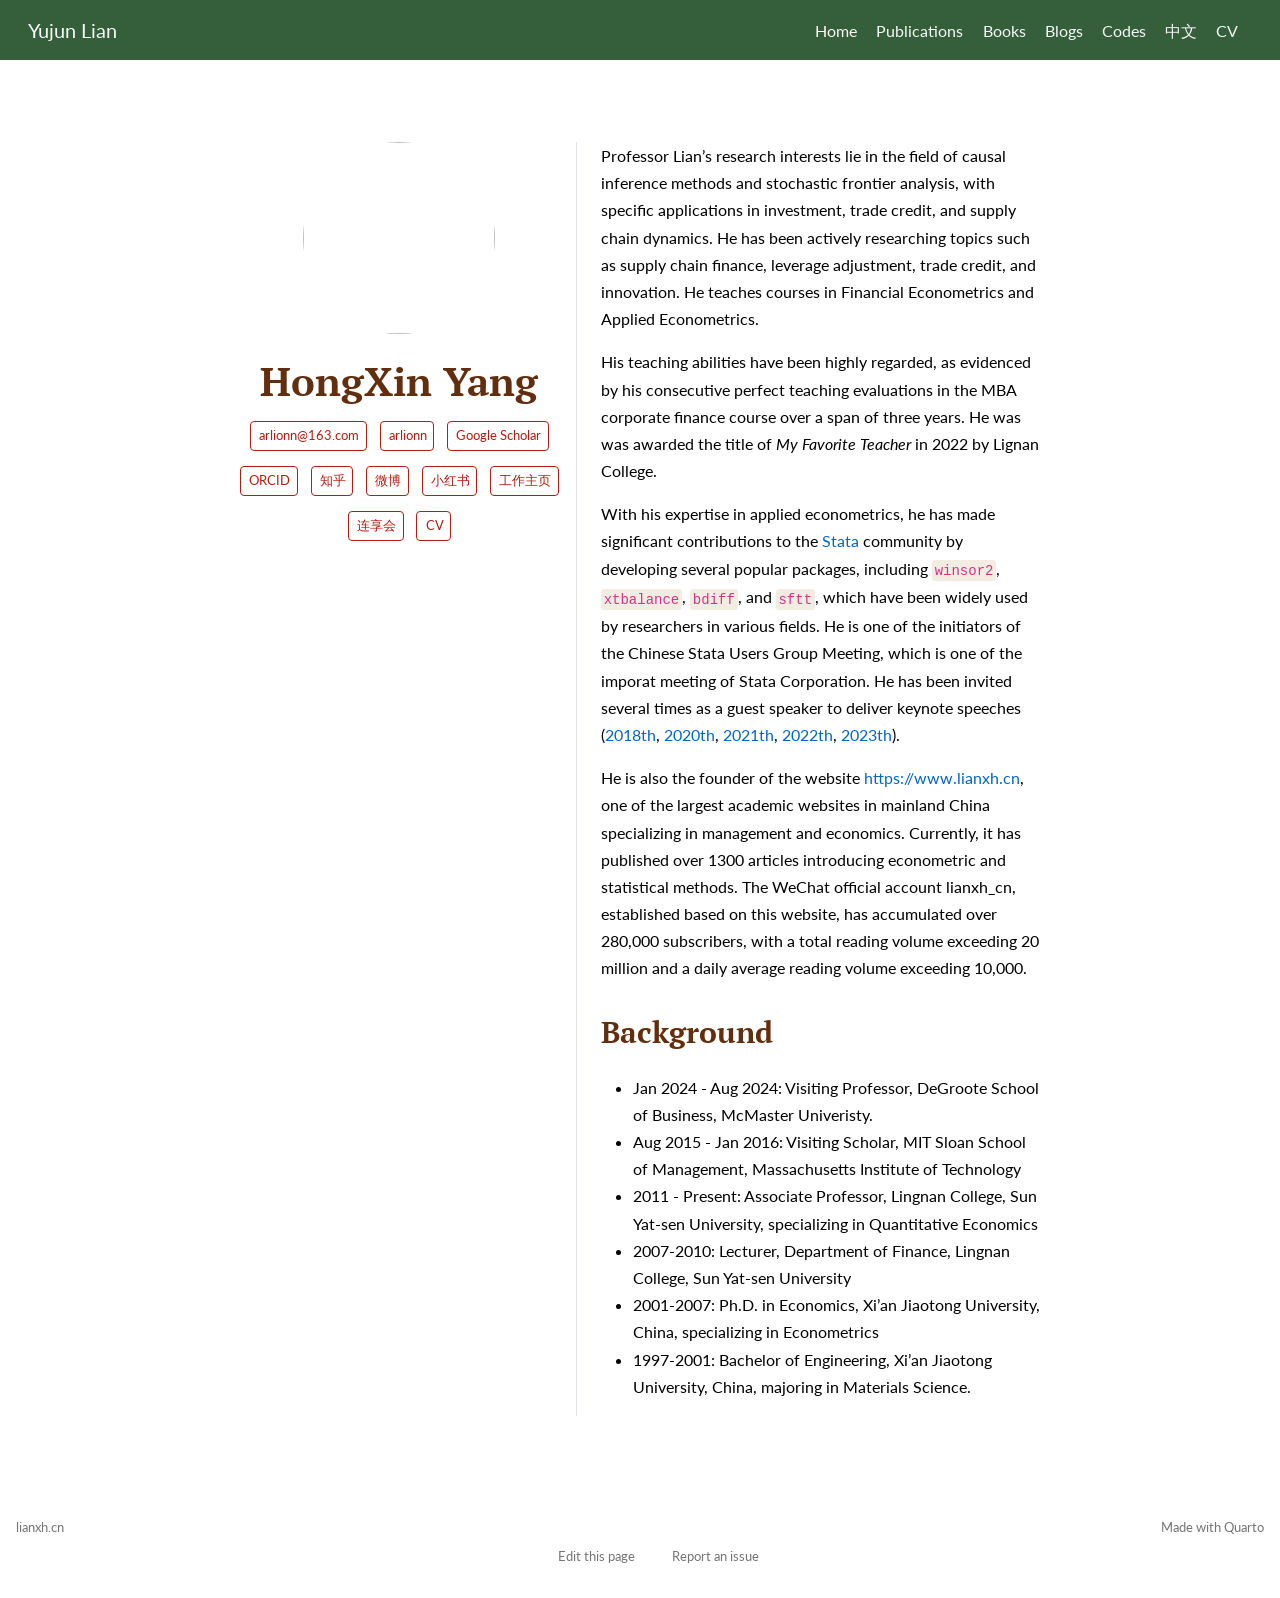
==== docs/index.html @ 087dcbb7 "YHX First Test YHX First Test" ====
<!DOCTYPE html>
<html xmlns="http://www.w3.org/1999/xhtml" lang="en" xml:lang="en"><head>

<meta charset="utf-8">
<meta name="generator" content="quarto-1.9.36">

<meta name="viewport" content="width=device-width, initial-scale=1.0, user-scalable=yes">


<title>HongXin Yang – Yujun Lian</title>
<style>
/* Default styles provided by pandoc.
** See https://pandoc.org/MANUAL.html#variables-for-html for config info.
*/
code{white-space: pre-wrap;}
span.smallcaps{font-variant: small-caps;}
div.columns{display: flex; gap: min(4vw, 1.5em);}
div.column{flex: auto; overflow-x: auto;}
div.hanging-indent{margin-left: 1.5em; text-indent: -1.5em;}
ul.task-list{list-style: none;}
ul.task-list li input[type="checkbox"] {
  width: 0.8em;
  margin: 0 0.8em 0.2em -1em; /* quarto-specific, see https://github.com/quarto-dev/quarto-cli/issues/4556 */ 
  vertical-align: middle;
}
</style>


<script src="site_libs/quarto-nav/quarto-nav.js"></script>
<script src="site_libs/quarto-nav/headroom.min.js"></script>
<script src="site_libs/clipboard/clipboard.min.js"></script>
<script src="site_libs/quarto-search/autocomplete.umd.js"></script>
<script src="site_libs/quarto-search/fuse.min.js"></script>
<script src="site_libs/quarto-search/quarto-search.js"></script>
<meta name="quarto:offset" content="./">
<link href="./images/site-logo.png" rel="icon" type="image/png">
<script src="site_libs/quarto-html/quarto.js" type="module"></script>
<script src="site_libs/quarto-html/tabsets/tabsets.js" type="module"></script>
<script src="site_libs/quarto-html/popper.min.js"></script>
<script src="site_libs/quarto-html/tippy.umd.min.js"></script>
<link href="site_libs/quarto-html/tippy.css" rel="stylesheet">
<link href="site_libs/quarto-html/quarto-syntax-highlighting-c40c0ddd606b58ba960743f60575934e.css" rel="stylesheet" id="quarto-text-highlighting-styles">
<script src="site_libs/bootstrap/bootstrap.min.js"></script>
<link href="site_libs/bootstrap/bootstrap-icons.css" rel="stylesheet">
<link href="site_libs/bootstrap/bootstrap-4c311c095b7b34f33387b6506217d1a7.min.css" rel="stylesheet" append-hash="true" id="quarto-bootstrap" data-mode="light">
<script id="quarto-search-options" type="application/json">{
  "location": "navbar",
  "copy-button": false,
  "collapse-after": 3,
  "panel-placement": "end",
  "type": "overlay",
  "limit": 50,
  "keyboard-shortcut": [
    "f",
    "/",
    "s"
  ],
  "show-item-context": false,
  "language": {
    "search-no-results-text": "No results",
    "search-matching-documents-text": "matching documents",
    "search-copy-link-title": "Copy link to search",
    "search-hide-matches-text": "Hide additional matches",
    "search-more-match-text": "more match in this document",
    "search-more-matches-text": "more matches in this document",
    "search-clear-button-title": "Clear",
    "search-text-placeholder": "",
    "search-detached-cancel-button-title": "Cancel",
    "search-submit-button-title": "Submit",
    "search-label": "Search"
  }
}</script>


</head>

<body class="nav-fixed fullcontent quarto-light">

<div id="quarto-search-results"></div>
  <header id="quarto-header" class="headroom fixed-top">
    <nav class="navbar navbar-expand-lg " data-bs-theme="dark">
      <div class="navbar-container container-fluid">
      <div class="navbar-brand-container mx-auto">
    <a class="navbar-brand" href="./index.html">
    <span class="navbar-title">Yujun Lian</span>
    </a>
  </div>
            <div id="quarto-search" class="" title="Search"></div>
          <button class="navbar-toggler" type="button" data-bs-toggle="collapse" data-bs-target="#navbarCollapse" aria-controls="navbarCollapse" role="menu" aria-expanded="false" aria-label="Toggle navigation" onclick="if (window.quartoToggleHeadroom) { window.quartoToggleHeadroom(); }">
  <span class="navbar-toggler-icon"></span>
</button>
          <div class="collapse navbar-collapse" id="navbarCollapse">
            <ul class="navbar-nav navbar-nav-scroll ms-auto">
  <li class="nav-item">
    <a class="nav-link active" href="./index.html" aria-current="page"> 
<span class="menu-text">Home</span></a>
  </li>  
  <li class="nav-item">
    <a class="nav-link" href="./publications.html"> 
<span class="menu-text">Publications</span></a>
  </li>  
  <li class="nav-item">
    <a class="nav-link" href="./books.html"> 
<span class="menu-text">Books</span></a>
  </li>  
  <li class="nav-item">
    <a class="nav-link" href="./blog.html"> 
<span class="menu-text">Blogs</span></a>
  </li>  
  <li class="nav-item">
    <a class="nav-link" href="./codes.html"> 
<span class="menu-text">Codes</span></a>
  </li>  
  <li class="nav-item">
    <a class="nav-link" href="./Chinese.html"> 
<span class="menu-text">中文</span></a>
  </li>  
  <li class="nav-item">
    <a class="nav-link" href="./CV.pdf"> 
<span class="menu-text">CV</span></a>
  </li>  
</ul>
          </div> <!-- /navcollapse -->
            <div class="quarto-navbar-tools">
</div>
      </div> <!-- /container-fluid -->
    </nav>
</header>
<!-- content -->
<div id="quarto-content" class="quarto-container page-columns page-rows-contents page-layout-article page-navbar">
<!-- sidebar -->
<!-- margin-sidebar -->
    
<!-- main -->
<main class="content" id="quarto-document-content">




<div class="quarto-about-trestles">
  <div class="about-entity">
    <img src="images/lianyujun_2025.png" class="about-image
  round " style="height: 12em; width: 12em;">
<header id="title-block-header" class="quarto-title-block default">
<div class="quarto-title">
<h1 class="title">HongXin Yang</h1>
</div>
<div class="quarto-title-meta">
  </div>
</header>
    <div class="about-links">
  <a href="mailto:arlionn@163.com" class="about-link" rel="" target="">
    <i class="bi bi-mailbox"></i>
     <span class="about-link-text">arlionn@163.com</span>
  </a>
  <a href="https://github.com/lianyujun" class="about-link" rel="" target="">
    <i class="bi bi-github"></i>
     <span class="about-link-text">arlionn</span>
  </a>
  <a href="https://scholar.google.com/citations?user=tlkDP2AAAAAJ" class="about-link" rel="" target="">
    <i class="bi bi-book"></i>
     <span class="about-link-text">Google Scholar</span>
  </a>
  <a href="https://orcid.org/0000-0002-2011-7535" class="about-link" rel="" target="">
    <i class="bi bi-fingerprint"></i>
     <span class="about-link-text">ORCID</span>
  </a>
  <a href="https://www.zhihu.com/people/arlionn/" class="about-link" rel="" target="">
    <i class="bi bi-brands zhihu"></i>
     <span class="about-link-text">知乎</span>
  </a>
  <a href="https://weibo.com/arlionn" class="about-link" rel="" target="">
    <i class="bi bi-brands weibo"></i>
     <span class="about-link-text">微博</span>
  </a>
  <a href="https://www.xiaohongshu.com/user/profile/682968d9000000000a03da1a" class="about-link" rel="" target="">
    <i class="bi bi-brands xing"></i>
     <span class="about-link-text">小红书</span>
  </a>
  <a href="https://lingnan.sysu.edu.cn/faculty/LianYujun" class="about-link" rel="" target="">
    <i class="bi bi-solid user"></i>
     <span class="about-link-text">工作主页</span>
  </a>
  <a href="https://www.lianxh.cn" class="about-link" rel="" target="">
    <i class="bi bi-brands home"></i>
     <span class="about-link-text">连享会</span>
  </a>
  <a href="/CV.pdf" class="about-link" rel="" target="">
    <i class="bi bi-📝"></i>
     <span class="about-link-text">CV</span>
  </a>
</div>
  </div>
  <div class="about-contents"><div id="hero-heading">
<p>Professor Lian’s research interests lie in the field of causal inference methods and stochastic frontier analysis, with specific applications in investment, trade credit, and supply chain dynamics. He has been actively researching topics such as supply chain finance, leverage adjustment, trade credit, and innovation. He teaches courses in Financial Econometrics and Applied Econometrics.</p>
<p>His teaching abilities have been highly regarded, as evidenced by his consecutive perfect teaching evaluations in the MBA corporate finance course over a span of three years. He was was awarded the title of <em>My Favorite Teacher</em> in 2022 by Lignan College.</p>
<p>With his expertise in applied econometrics, he has made significant contributions to the <a href="https://www.stata.com/">Stata</a> community by developing several popular packages, including <code>winsor2</code>, <code>xtbalance</code>, <code>bdiff</code>, and <code>sftt</code>, which have been widely used by researchers in various fields. He is one of the initiators of the Chinese Stata Users Group Meeting, which is one of the imporat meeting of Stata Corporation. He has been invited several times as a guest speaker to deliver keynote speeches (<a href="https://www.stata.com/meeting/china18/">2018th</a>, <a href="https://www.stata.com/meeting/china20-Uone-Tech/">2020th</a>, <a href="https://www.stata.com/meeting/china21-Uone-Tech/">2021th</a>, <a href="https://www.stata.com/meeting/china22-Uone-Tech/">2022th</a>, <a href="https://www.stata.com/meeting/china23-Uone-Tech/">2023th</a>).</p>
<p>He is also the founder of the website <a href="https://www.lianxh.cn" class="uri">https://www.lianxh.cn</a>, one of the largest academic websites in mainland China specializing in management and economics. Currently, it has published over 1300 articles introducing econometric and statistical methods. The WeChat official account lianxh_cn, established based on this website, has accumulated over 280,000 subscribers, with a total reading volume exceeding 20 million and a daily average reading volume exceeding 10,000.</p>
<section id="background" class="level2">
<h2 data-anchor-id="background">Background</h2>
<ul>
<li>Jan 2024 - Aug 2024: Visiting Professor, DeGroote School of Business, McMaster Univeristy.</li>
<li>Aug 2015 - Jan 2016: Visiting Scholar, MIT Sloan School of Management, Massachusetts Institute of Technology</li>
<li>2011 - Present: Associate Professor, Lingnan College, Sun Yat-sen University, specializing in Quantitative Economics</li>
<li>2007-2010: Lecturer, Department of Finance, Lingnan College, Sun Yat-sen University</li>
<li>2001-2007: Ph.D.&nbsp;in Economics, Xi’an Jiaotong University, China, specializing in Econometrics</li>
<li>1997-2001: Bachelor of Engineering, Xi’an Jiaotong University, China, majoring in Materials Science.</li>
</ul>
</section>
</div></div>
</div>





</main> <!-- /main -->
<script id="quarto-html-after-body" type="application/javascript">
  window.document.addEventListener("DOMContentLoaded", function (event) {
    const isCodeAnnotation = (el) => {
      for (const clz of el.classList) {
        if (clz.startsWith('code-annotation-')) {                     
          return true;
        }
      }
      return false;
    }
    const onCopySuccess = function(e) {
      // button target
      const button = e.trigger;
      // don't keep focus
      button.blur();
      // flash "checked"
      button.classList.add('code-copy-button-checked');
      var currentTitle = button.getAttribute("title");
      button.setAttribute("title", "Copied!");
      let tooltip;
      if (window.bootstrap) {
        button.setAttribute("data-bs-toggle", "tooltip");
        button.setAttribute("data-bs-placement", "left");
        button.setAttribute("data-bs-title", "Copied!");
        tooltip = new bootstrap.Tooltip(button, 
          { trigger: "manual", 
            customClass: "code-copy-button-tooltip",
            offset: [0, -8]});
        tooltip.show();    
      }
      setTimeout(function() {
        if (tooltip) {
          tooltip.hide();
          button.removeAttribute("data-bs-title");
          button.removeAttribute("data-bs-toggle");
          button.removeAttribute("data-bs-placement");
        }
        button.setAttribute("title", currentTitle);
        button.classList.remove('code-copy-button-checked');
      }, 1000);
      // clear code selection
      e.clearSelection();
    }
    const getTextToCopy = function(trigger) {
      const outerScaffold = trigger.parentElement.cloneNode(true);
      const codeEl = outerScaffold.querySelector('code');
      for (const childEl of codeEl.children) {
        if (isCodeAnnotation(childEl)) {
          childEl.remove();
        }
      }
      return codeEl.innerText;
    }
    const clipboard = new window.ClipboardJS('.code-copy-button:not([data-in-quarto-modal])', {
      text: getTextToCopy
    });
    clipboard.on('success', onCopySuccess);
    if (window.document.getElementById('quarto-embedded-source-code-modal')) {
      const clipboardModal = new window.ClipboardJS('.code-copy-button[data-in-quarto-modal]', {
        text: getTextToCopy,
        container: window.document.getElementById('quarto-embedded-source-code-modal')
      });
      clipboardModal.on('success', onCopySuccess);
    }
      var localhostRegex = new RegExp(/^(?:http|https):\/\/localhost\:?[0-9]*\//);
      var mailtoRegex = new RegExp(/^mailto:/);
        var filterRegex = new RegExp("https:\/\/lianyujun\.github\.io");
      var isInternal = (href) => {
          return filterRegex.test(href) || localhostRegex.test(href) || mailtoRegex.test(href);
      }
      // Inspect non-navigation links and adorn them if external
     var links = window.document.querySelectorAll('a[href]:not(.nav-link):not(.navbar-brand):not(.toc-action):not(.sidebar-link):not(.sidebar-item-toggle):not(.pagination-link):not(.no-external):not([aria-hidden]):not(.dropdown-item):not(.quarto-navigation-tool):not(.about-link)');
      for (var i=0; i<links.length; i++) {
        const link = links[i];
        if (!isInternal(link.href)) {
          // undo the damage that might have been done by quarto-nav.js in the case of
          // links that we want to consider external
          if (link.dataset.originalHref !== undefined) {
            link.href = link.dataset.originalHref;
          }
        }
      }
    function tippyHover(el, contentFn, onTriggerFn, onUntriggerFn) {
      const config = {
        allowHTML: true,
        maxWidth: 500,
        delay: 100,
        arrow: false,
        appendTo: function(el) {
            return el.parentElement;
        },
        interactive: true,
        interactiveBorder: 10,
        theme: 'quarto',
        placement: 'bottom-start',
      };
      if (contentFn) {
        config.content = contentFn;
      }
      if (onTriggerFn) {
        config.onTrigger = onTriggerFn;
      }
      if (onUntriggerFn) {
        config.onUntrigger = onUntriggerFn;
      }
      window.tippy(el, config); 
    }
    const noterefs = window.document.querySelectorAll('a[role="doc-noteref"]');
    for (var i=0; i<noterefs.length; i++) {
      const ref = noterefs[i];
      tippyHover(ref, function() {
        // use id or data attribute instead here
        let href = ref.getAttribute('data-footnote-href') || ref.getAttribute('href');
        try { href = new URL(href).hash; } catch {}
        const id = href.replace(/^#\/?/, "");
        const note = window.document.getElementById(id);
        if (note) {
          return note.innerHTML;
        } else {
          return "";
        }
      });
    }
    const xrefs = window.document.querySelectorAll('a.quarto-xref');
    const processXRef = (id, note) => {
      // Strip column container classes
      const stripColumnClz = (el) => {
        el.classList.remove("page-full", "page-columns");
        if (el.children) {
          for (const child of el.children) {
            stripColumnClz(child);
          }
        }
      }
      stripColumnClz(note)
      if (id === null || id.startsWith('sec-')) {
        // Special case sections, only their first couple elements
        const container = document.createElement("div");
        if (note.children && note.children.length > 2) {
          container.appendChild(note.children[0].cloneNode(true));
          for (let i = 1; i < note.children.length; i++) {
            const child = note.children[i];
            if (child.tagName === "P" && child.innerText === "") {
              continue;
            } else {
              container.appendChild(child.cloneNode(true));
              break;
            }
          }
          if (window.Quarto?.typesetMath) {
            window.Quarto.typesetMath(container);
          }
          return container.innerHTML
        } else {
          if (window.Quarto?.typesetMath) {
            window.Quarto.typesetMath(note);
          }
          return note.innerHTML;
        }
      } else {
        // Remove any anchor links if they are present
        const anchorLink = note.querySelector('a.anchorjs-link');
        if (anchorLink) {
          anchorLink.remove();
        }
        if (window.Quarto?.typesetMath) {
          window.Quarto.typesetMath(note);
        }
        if (note.classList.contains("callout")) {
          return note.outerHTML;
        } else {
          return note.innerHTML;
        }
      }
    }
    for (var i=0; i<xrefs.length; i++) {
      const xref = xrefs[i];
      tippyHover(xref, undefined, function(instance) {
        instance.disable();
        let url = xref.getAttribute('href');
        let hash = undefined; 
        if (url.startsWith('#')) {
          hash = url;
        } else {
          try { hash = new URL(url).hash; } catch {}
        }
        if (hash) {
          const id = hash.replace(/^#\/?/, "");
          const note = window.document.getElementById(id);
          if (note !== null) {
            try {
              const html = processXRef(id, note.cloneNode(true));
              instance.setContent(html);
            } finally {
              instance.enable();
              instance.show();
            }
          } else {
            // See if we can fetch this
            fetch(url.split('#')[0])
            .then(res => res.text())
            .then(html => {
              const parser = new DOMParser();
              const htmlDoc = parser.parseFromString(html, "text/html");
              const note = htmlDoc.getElementById(id);
              if (note !== null) {
                const html = processXRef(id, note);
                instance.setContent(html);
              } 
            }).finally(() => {
              instance.enable();
              instance.show();
            });
          }
        } else {
          // See if we can fetch a full url (with no hash to target)
          // This is a special case and we should probably do some content thinning / targeting
          fetch(url)
          .then(res => res.text())
          .then(html => {
            const parser = new DOMParser();
            const htmlDoc = parser.parseFromString(html, "text/html");
            const note = htmlDoc.querySelector('main.content');
            if (note !== null) {
              // This should only happen for chapter cross references
              // (since there is no id in the URL)
              // remove the first header
              if (note.children.length > 0 && note.children[0].tagName === "HEADER") {
                note.children[0].remove();
              }
              const html = processXRef(null, note);
              instance.setContent(html);
            } 
          }).finally(() => {
            instance.enable();
            instance.show();
          });
        }
      }, function(instance) {
      });
    }
        let selectedAnnoteEl;
        const selectorForAnnotation = ( cell, annotation) => {
          let cellAttr = 'data-code-cell="' + cell + '"';
          let lineAttr = 'data-code-annotation="' +  annotation + '"';
          const selector = 'span[' + cellAttr + '][' + lineAttr + ']';
          return selector;
        }
        const selectCodeLines = (annoteEl) => {
          const doc = window.document;
          const targetCell = annoteEl.getAttribute("data-target-cell");
          const targetAnnotation = annoteEl.getAttribute("data-target-annotation");
          const annoteSpan = window.document.querySelector(selectorForAnnotation(targetCell, targetAnnotation));
          const lines = annoteSpan.getAttribute("data-code-lines").split(",");
          const lineIds = lines.map((line) => {
            return targetCell + "-" + line;
          })
          let top = null;
          let height = null;
          let parent = null;
          if (lineIds.length > 0) {
              //compute the position of the single el (top and bottom and make a div)
              const el = window.document.getElementById(lineIds[0]);
              top = el.offsetTop;
              height = el.offsetHeight;
              parent = el.parentElement.parentElement;
            if (lineIds.length > 1) {
              const lastEl = window.document.getElementById(lineIds[lineIds.length - 1]);
              const bottom = lastEl.offsetTop + lastEl.offsetHeight;
              height = bottom - top;
            }
            if (top !== null && height !== null && parent !== null) {
              // cook up a div (if necessary) and position it 
              let div = window.document.getElementById("code-annotation-line-highlight");
              if (div === null) {
                div = window.document.createElement("div");
                div.setAttribute("id", "code-annotation-line-highlight");
                div.style.position = 'absolute';
                parent.appendChild(div);
              }
              div.style.top = top - 2 + "px";
              div.style.height = height + 4 + "px";
              div.style.left = 0;
              let gutterDiv = window.document.getElementById("code-annotation-line-highlight-gutter");
              if (gutterDiv === null) {
                gutterDiv = window.document.createElement("div");
                gutterDiv.setAttribute("id", "code-annotation-line-highlight-gutter");
                gutterDiv.style.position = 'absolute';
                const codeCell = window.document.getElementById(targetCell);
                const gutter = codeCell.querySelector('.code-annotation-gutter');
                gutter.appendChild(gutterDiv);
              }
              gutterDiv.style.top = top - 2 + "px";
              gutterDiv.style.height = height + 4 + "px";
            }
            selectedAnnoteEl = annoteEl;
          }
        };
        const unselectCodeLines = () => {
          const elementsIds = ["code-annotation-line-highlight", "code-annotation-line-highlight-gutter"];
          elementsIds.forEach((elId) => {
            const div = window.document.getElementById(elId);
            if (div) {
              div.remove();
            }
          });
          selectedAnnoteEl = undefined;
        };
          // Handle positioning of the toggle
      window.addEventListener(
        "resize",
        throttle(() => {
          elRect = undefined;
          if (selectedAnnoteEl) {
            selectCodeLines(selectedAnnoteEl);
          }
        }, 10)
      );
      function throttle(fn, ms) {
      let throttle = false;
      let timer;
        return (...args) => {
          if(!throttle) { // first call gets through
              fn.apply(this, args);
              throttle = true;
          } else { // all the others get throttled
              if(timer) clearTimeout(timer); // cancel #2
              timer = setTimeout(() => {
                fn.apply(this, args);
                timer = throttle = false;
              }, ms);
          }
        };
      }
        // Attach click handler to the DT
        const annoteDls = window.document.querySelectorAll('dt[data-target-cell]');
        for (const annoteDlNode of annoteDls) {
          annoteDlNode.addEventListener('click', (event) => {
            const clickedEl = event.target;
            if (clickedEl !== selectedAnnoteEl) {
              unselectCodeLines();
              const activeEl = window.document.querySelector('dt[data-target-cell].code-annotation-active');
              if (activeEl) {
                activeEl.classList.remove('code-annotation-active');
              }
              selectCodeLines(clickedEl);
              clickedEl.classList.add('code-annotation-active');
            } else {
              // Unselect the line
              unselectCodeLines();
              clickedEl.classList.remove('code-annotation-active');
            }
          });
        }
    const findCites = (el) => {
      const parentEl = el.parentElement;
      if (parentEl) {
        const cites = parentEl.dataset.cites;
        if (cites) {
          return {
            el,
            cites: cites.split(' ')
          };
        } else {
          return findCites(el.parentElement)
        }
      } else {
        return undefined;
      }
    };
    var bibliorefs = window.document.querySelectorAll('a[role="doc-biblioref"]');
    for (var i=0; i<bibliorefs.length; i++) {
      const ref = bibliorefs[i];
      const citeInfo = findCites(ref);
      if (citeInfo) {
        tippyHover(citeInfo.el, function() {
          var popup = window.document.createElement('div');
          citeInfo.cites.forEach(function(cite) {
            var citeDiv = window.document.createElement('div');
            citeDiv.classList.add('hanging-indent');
            citeDiv.classList.add('csl-entry');
            var biblioDiv = window.document.getElementById('ref-' + cite);
            if (biblioDiv) {
              citeDiv.innerHTML = biblioDiv.innerHTML;
            }
            popup.appendChild(citeDiv);
          });
          return popup.innerHTML;
        });
      }
    }
  });
  </script>
</div> <!-- /content -->
<footer class="footer">
  <div class="nav-footer">
    <div class="nav-footer-left">
<p><a href="https://www.lianxh.cn">lianxh.cn</a><br></p>
</div>   
    <div class="nav-footer-center">
      &nbsp;
    <div class="toc-actions"><ul><li><a href="https://github.com/lianyujun/lianyujun.github.io/edit/main/index.qmd" class="toc-action"><i class="bi bi-github"></i>Edit this page</a></li><li><a href="https://github.com/lianyujun/lianyujun.github.io/issues/new" class="toc-action"><i class="bi empty"></i>Report an issue</a></li></ul></div></div>
    <div class="nav-footer-right">
<p>Made with <a href="https://quarto.org/">Quarto</a><br></p>
</div>
  </div>
</footer>




</body></html>
---- docs/site_libs/quarto-html/quarto-syntax-highlighting-c40c0ddd606b58ba960743f60575934e.css ----
/* quarto syntax highlight colors */
:root {
  --quarto-hl-ot-color: #003B4F;
  --quarto-hl-at-color: #657422;
  --quarto-hl-ss-color: #20794D;
  --quarto-hl-an-color: #5E5E5E;
  --quarto-hl-fu-color: #4758AB;
  --quarto-hl-st-color: #20794D;
  --quarto-hl-cf-color: #003B4F;
  --quarto-hl-op-color: #5E5E5E;
  --quarto-hl-er-color: #AD0000;
  --quarto-hl-bn-color: #AD0000;
  --quarto-hl-al-color: #AD0000;
  --quarto-hl-va-color: #111111;
  --quarto-hl-bu-color: inherit;
  --quarto-hl-ex-color: inherit;
  --quarto-hl-pp-color: #AD0000;
  --quarto-hl-in-color: #5E5E5E;
  --quarto-hl-vs-color: #20794D;
  --quarto-hl-wa-color: #5E5E5E;
  --quarto-hl-do-color: #5E5E5E;
  --quarto-hl-im-color: #00769E;
  --quarto-hl-ch-color: #20794D;
  --quarto-hl-dt-color: #AD0000;
  --quarto-hl-fl-color: #AD0000;
  --quarto-hl-co-color: #5E5E5E;
  --quarto-hl-cv-color: #5E5E5E;
  --quarto-hl-cn-color: #8f5902;
  --quarto-hl-sc-color: #5E5E5E;
  --quarto-hl-dv-color: #AD0000;
  --quarto-hl-kw-color: #003B4F;
}

/* other quarto variables */
:root {
  --quarto-font-monospace: "Source Code Pro", monospace;
}

/* syntax highlight based on Pandoc's rules */
pre > code.sourceCode > span {
  color: #003B4F;
}

code.sourceCode > span {
  color: #003B4F;
}

div.sourceCode,
div.sourceCode pre.sourceCode {
  color: #003B4F;
}

/* Normal */
code span {
  color: #003B4F;
}

/* Alert */
code span.al {
  color: #AD0000;
  font-style: inherit;
}

/* Annotation */
code span.an {
  color: #5E5E5E;
  font-style: inherit;
}

/* Attribute */
code span.at {
  color: #657422;
  font-style: inherit;
}

/* BaseN */
code span.bn {
  color: #AD0000;
  font-style: inherit;
}

/* BuiltIn */
code span.bu {
  font-style: inherit;
}

/* ControlFlow */
code span.cf {
  color: #003B4F;
  font-weight: bold;
  font-style: inherit;
}

/* Char */
code span.ch {
  color: #20794D;
  font-style: inherit;
}

/* Constant */
code span.cn {
  color: #8f5902;
  font-style: inherit;
}

/* Comment */
code span.co {
  color: #5E5E5E;
  font-style: inherit;
}

/* CommentVar */
code span.cv {
  color: #5E5E5E;
  font-style: italic;
}

/* Documentation */
code span.do {
  color: #5E5E5E;
  font-style: italic;
}

/* DataType */
code span.dt {
  color: #AD0000;
  font-style: inherit;
}

/* DecVal */
code span.dv {
  color: #AD0000;
  font-style: inherit;
}

/* Error */
code span.er {
  color: #AD0000;
  font-style: inherit;
}

/* Extension */
code span.ex {
  font-style: inherit;
}

/* Float */
code span.fl {
  color: #AD0000;
  font-style: inherit;
}

/* Function */
code span.fu {
  color: #4758AB;
  font-style: inherit;
}

/* Import */
code span.im {
  color: #00769E;
  font-style: inherit;
}

/* Information */
code span.in {
  color: #5E5E5E;
  font-style: inherit;
}

/* Keyword */
code span.kw {
  color: #003B4F;
  font-weight: bold;
  font-style: inherit;
}

/* Operator */
code span.op {
  color: #5E5E5E;
  font-style: inherit;
}

/* Other */
code span.ot {
  color: #003B4F;
  font-style: inherit;
}

/* Preprocessor */
code span.pp {
  color: #AD0000;
  font-style: inherit;
}

/* SpecialChar */
code span.sc {
  color: #5E5E5E;
  font-style: inherit;
}

/* SpecialString */
code span.ss {
  color: #20794D;
  font-style: inherit;
}

/* String */
code span.st {
  color: #20794D;
  font-style: inherit;
}

/* Variable */
code span.va {
  color: #111111;
  font-style: inherit;
}

/* VerbatimString */
code span.vs {
  color: #20794D;
  font-style: inherit;
}

/* Warning */
code span.wa {
  color: #5E5E5E;
  font-style: italic;
}

.prevent-inlining {
  content: "</";
}

/*# sourceMappingURL=297f623891fab2b9623cd336ae0e7a28.css.map */
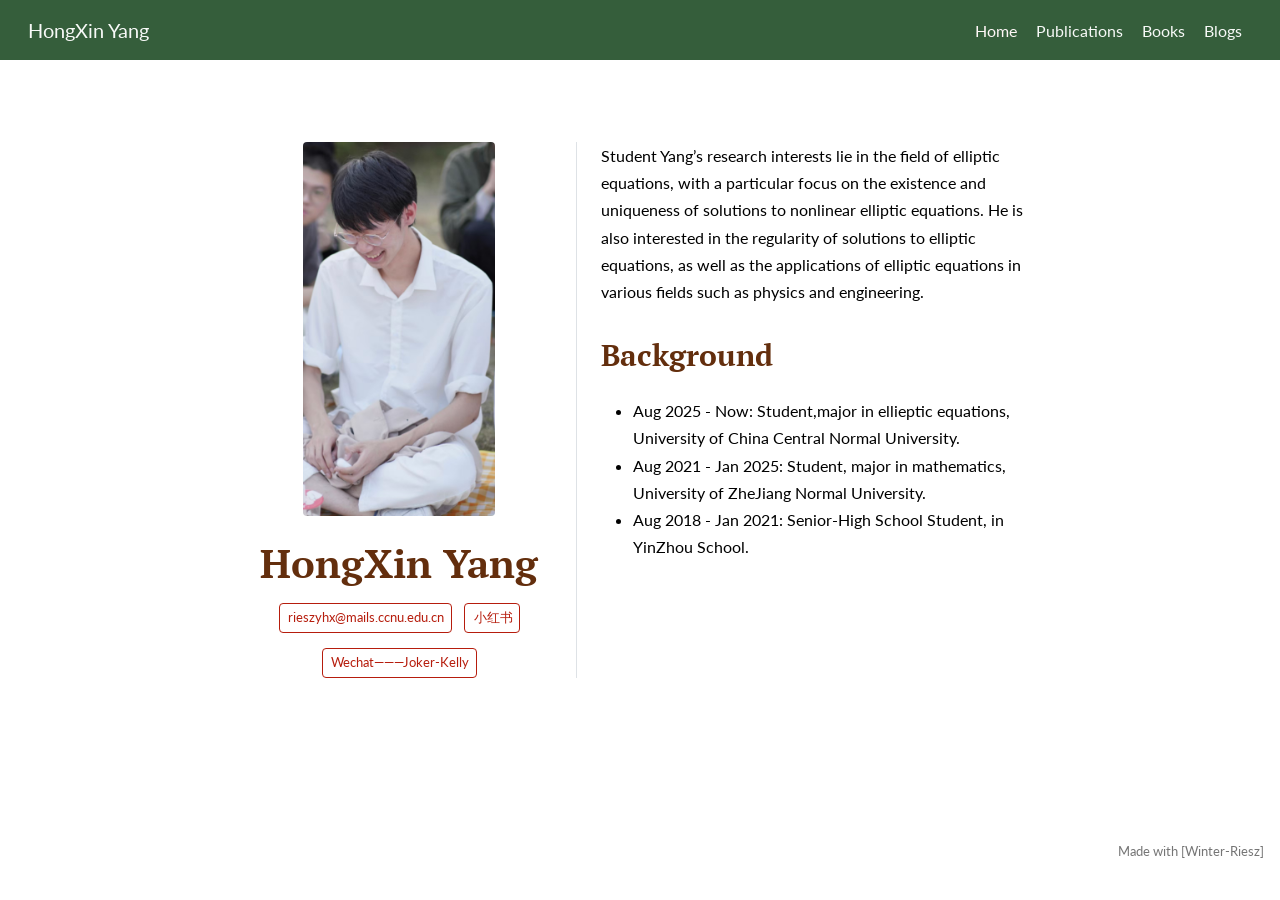
==== commit 0313e64e: "HomePage Personal Page and the lectures" ====
--- a/docs/index.html
+++ b/docs/index.html
@@ -7,7 +7,7 @@
 <meta name="viewport" content="width=device-width, initial-scale=1.0, user-scalable=yes">
 
 
-<title>HongXin Yang – Yujun Lian</title>
+<title>HongXin Yang</title>
 <style>
 /* Default styles provided by pandoc.
 ** See https://pandoc.org/MANUAL.html#variables-for-html for config info.
@@ -33,7 +33,6 @@
 <script src="site_libs/quarto-search/fuse.min.js"></script>
 <script src="site_libs/quarto-search/quarto-search.js"></script>
 <meta name="quarto:offset" content="./">
-<link href="./images/site-logo.png" rel="icon" type="image/png">
 <script src="site_libs/quarto-html/quarto.js" type="module"></script>
 <script src="site_libs/quarto-html/tabsets/tabsets.js" type="module"></script>
 <script src="site_libs/quarto-html/popper.min.js"></script>
@@ -82,10 +81,9 @@
       <div class="navbar-container container-fluid">
       <div class="navbar-brand-container mx-auto">
     <a class="navbar-brand" href="./index.html">
-    <span class="navbar-title">Yujun Lian</span>
+    <span class="navbar-title">HongXin Yang</span>
     </a>
   </div>
-            <div id="quarto-search" class="" title="Search"></div>
           <button class="navbar-toggler" type="button" data-bs-toggle="collapse" data-bs-target="#navbarCollapse" aria-controls="navbarCollapse" role="menu" aria-expanded="false" aria-label="Toggle navigation" onclick="if (window.quartoToggleHeadroom) { window.quartoToggleHeadroom(); }">
   <span class="navbar-toggler-icon"></span>
 </button>
@@ -107,18 +105,6 @@
     <a class="nav-link" href="./blog.html"> 
 <span class="menu-text">Blogs</span></a>
   </li>  
-  <li class="nav-item">
-    <a class="nav-link" href="./codes.html"> 
-<span class="menu-text">Codes</span></a>
-  </li>  
-  <li class="nav-item">
-    <a class="nav-link" href="./Chinese.html"> 
-<span class="menu-text">中文</span></a>
-  </li>  
-  <li class="nav-item">
-    <a class="nav-link" href="./CV.pdf"> 
-<span class="menu-text">CV</span></a>
-  </li>  
 </ul>
           </div> <!-- /navcollapse -->
             <div class="quarto-navbar-tools">
@@ -139,8 +125,8 @@
 
 <div class="quarto-about-trestles">
   <div class="about-entity">
-    <img src="images/lianyujun_2025.png" class="about-image
-  round " style="height: 12em; width: 12em;">
+    <img src="images/YHX.jpg" class="about-image
+  rounded " style="width: 12em;">
 <header id="title-block-header" class="quarto-title-block default">
 <div class="quarto-title">
 <h1 class="title">HongXin Yang</h1>
@@ -149,62 +135,28 @@
   </div>
 </header>
     <div class="about-links">
-  <a href="mailto:arlionn@163.com" class="about-link" rel="" target="">
+  <a href="mailto:rieszyhx@mails.ccnu.edu.cn" class="about-link" rel="" target="">
     <i class="bi bi-mailbox"></i>
-     <span class="about-link-text">arlionn@163.com</span>
+     <span class="about-link-text">rieszyhx@mails.ccnu.edu.cn</span>
   </a>
-  <a href="https://github.com/lianyujun" class="about-link" rel="" target="">
-    <i class="bi bi-github"></i>
-     <span class="about-link-text">arlionn</span>
-  </a>
-  <a href="https://scholar.google.com/citations?user=tlkDP2AAAAAJ" class="about-link" rel="" target="">
+  <a href="https://xhslink.com/m/Ck3hYcOO6m" class="about-link" rel="" target="">
     <i class="bi bi-book"></i>
-     <span class="about-link-text">Google Scholar</span>
-  </a>
-  <a href="https://orcid.org/0000-0002-2011-7535" class="about-link" rel="" target="">
-    <i class="bi bi-fingerprint"></i>
-     <span class="about-link-text">ORCID</span>
-  </a>
-  <a href="https://www.zhihu.com/people/arlionn/" class="about-link" rel="" target="">
-    <i class="bi bi-brands zhihu"></i>
-     <span class="about-link-text">知乎</span>
-  </a>
-  <a href="https://weibo.com/arlionn" class="about-link" rel="" target="">
-    <i class="bi bi-brands weibo"></i>
-     <span class="about-link-text">微博</span>
-  </a>
-  <a href="https://www.xiaohongshu.com/user/profile/682968d9000000000a03da1a" class="about-link" rel="" target="">
-    <i class="bi bi-brands xing"></i>
      <span class="about-link-text">小红书</span>
   </a>
-  <a href="https://lingnan.sysu.edu.cn/faculty/LianYujun" class="about-link" rel="" target="">
-    <i class="bi bi-solid user"></i>
-     <span class="about-link-text">工作主页</span>
-  </a>
-  <a href="https://www.lianxh.cn" class="about-link" rel="" target="">
-    <i class="bi bi-brands home"></i>
-     <span class="about-link-text">连享会</span>
-  </a>
-  <a href="/CV.pdf" class="about-link" rel="" target="">
-    <i class="bi bi-📝"></i>
-     <span class="about-link-text">CV</span>
+  <a href="" class="about-link" rel="" target="">
+    <i class="bi bi-Bokk"></i>
+     <span class="about-link-text">Wechat———Joker-Kelly</span>
   </a>
 </div>
   </div>
   <div class="about-contents"><div id="hero-heading">
-<p>Professor Lian’s research interests lie in the field of causal inference methods and stochastic frontier analysis, with specific applications in investment, trade credit, and supply chain dynamics. He has been actively researching topics such as supply chain finance, leverage adjustment, trade credit, and innovation. He teaches courses in Financial Econometrics and Applied Econometrics.</p>
-<p>His teaching abilities have been highly regarded, as evidenced by his consecutive perfect teaching evaluations in the MBA corporate finance course over a span of three years. He was was awarded the title of <em>My Favorite Teacher</em> in 2022 by Lignan College.</p>
-<p>With his expertise in applied econometrics, he has made significant contributions to the <a href="https://www.stata.com/">Stata</a> community by developing several popular packages, including <code>winsor2</code>, <code>xtbalance</code>, <code>bdiff</code>, and <code>sftt</code>, which have been widely used by researchers in various fields. He is one of the initiators of the Chinese Stata Users Group Meeting, which is one of the imporat meeting of Stata Corporation. He has been invited several times as a guest speaker to deliver keynote speeches (<a href="https://www.stata.com/meeting/china18/">2018th</a>, <a href="https://www.stata.com/meeting/china20-Uone-Tech/">2020th</a>, <a href="https://www.stata.com/meeting/china21-Uone-Tech/">2021th</a>, <a href="https://www.stata.com/meeting/china22-Uone-Tech/">2022th</a>, <a href="https://www.stata.com/meeting/china23-Uone-Tech/">2023th</a>).</p>
-<p>He is also the founder of the website <a href="https://www.lianxh.cn" class="uri">https://www.lianxh.cn</a>, one of the largest academic websites in mainland China specializing in management and economics. Currently, it has published over 1300 articles introducing econometric and statistical methods. The WeChat official account lianxh_cn, established based on this website, has accumulated over 280,000 subscribers, with a total reading volume exceeding 20 million and a daily average reading volume exceeding 10,000.</p>
+<p>Student Yang’s research interests lie in the field of elliptic equations, with a particular focus on the existence and uniqueness of solutions to nonlinear elliptic equations. He is also interested in the regularity of solutions to elliptic equations, as well as the applications of elliptic equations in various fields such as physics and engineering.</p>
 <section id="background" class="level2">
 <h2 data-anchor-id="background">Background</h2>
 <ul>
-<li>Jan 2024 - Aug 2024: Visiting Professor, DeGroote School of Business, McMaster Univeristy.</li>
-<li>Aug 2015 - Jan 2016: Visiting Scholar, MIT Sloan School of Management, Massachusetts Institute of Technology</li>
-<li>2011 - Present: Associate Professor, Lingnan College, Sun Yat-sen University, specializing in Quantitative Economics</li>
-<li>2007-2010: Lecturer, Department of Finance, Lingnan College, Sun Yat-sen University</li>
-<li>2001-2007: Ph.D.&nbsp;in Economics, Xi’an Jiaotong University, China, specializing in Econometrics</li>
-<li>1997-2001: Bachelor of Engineering, Xi’an Jiaotong University, China, majoring in Materials Science.</li>
+<li>Aug 2025 - Now: Student,major in ellieptic equations, University of China Central Normal University.</li>
+<li>Aug 2021 - Jan 2025: Student, major in mathematics, University of ZheJiang Normal University.</li>
+<li>Aug 2018 - Jan 2021: Senior-High School Student, in YinZhou School.</li>
 </ul>
 </section>
 </div></div>
@@ -612,13 +564,13 @@
 <footer class="footer">
   <div class="nav-footer">
     <div class="nav-footer-left">
-<p><a href="https://www.lianxh.cn">lianxh.cn</a><br></p>
-</div>   
+      &nbsp;
+    </div>   
     <div class="nav-footer-center">
       &nbsp;
-    <div class="toc-actions"><ul><li><a href="https://github.com/lianyujun/lianyujun.github.io/edit/main/index.qmd" class="toc-action"><i class="bi bi-github"></i>Edit this page</a></li><li><a href="https://github.com/lianyujun/lianyujun.github.io/issues/new" class="toc-action"><i class="bi empty"></i>Report an issue</a></li></ul></div></div>
+    </div>
     <div class="nav-footer-right">
-<p>Made with <a href="https://quarto.org/">Quarto</a><br></p>
+<p>Made with [Winter-Riesz]</p>
 </div>
   </div>
 </footer>
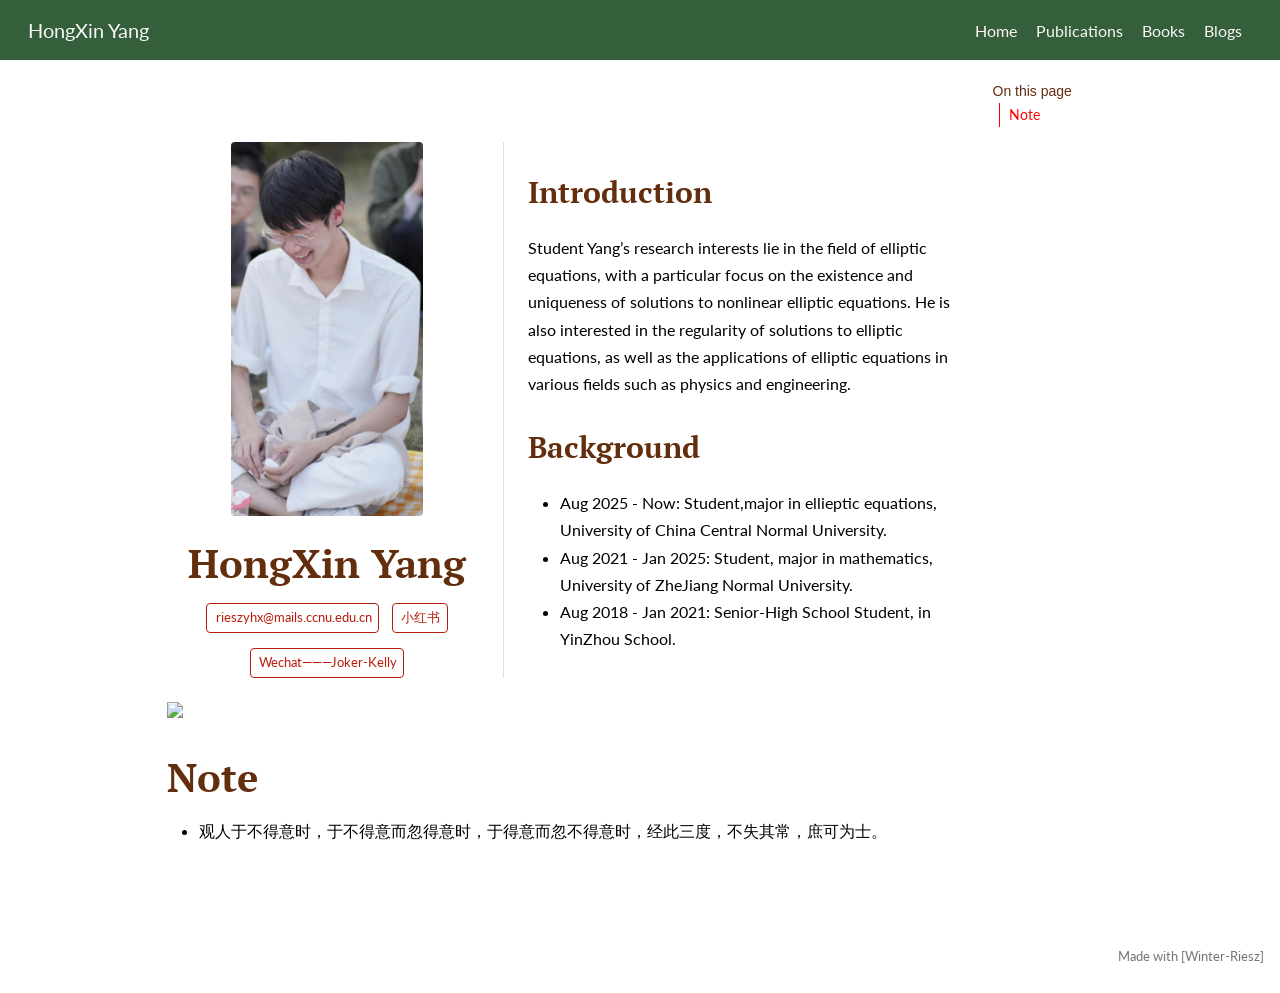
==== commit f5955413: "HomePage" ====
--- a/docs/index.html
+++ b/docs/index.html
@@ -73,7 +73,7 @@
 
 </head>
 
-<body class="nav-fixed fullcontent quarto-light">
+<body class="nav-fixed quarto-light">
 
 <div id="quarto-search-results"></div>
   <header id="quarto-header" class="headroom fixed-top">
@@ -116,7 +116,15 @@
 <div id="quarto-content" class="quarto-container page-columns page-rows-contents page-layout-article page-navbar">
 <!-- sidebar -->
 <!-- margin-sidebar -->
-    
+    <div id="quarto-margin-sidebar" class="sidebar margin-sidebar">
+        <nav id="TOC" role="doc-toc" class="toc-active">
+    <h2 id="toc-title">On this page</h2>
+   
+  <ul>
+  <li><a href="#note" id="toc-note" class="nav-link active" data-scroll-target="#note">Note</a></li>
+  </ul>
+</nav>
+    </div>
 <!-- main -->
 <main class="content" id="quarto-document-content">
 
@@ -150,7 +158,10 @@
 </div>
   </div>
   <div class="about-contents"><div id="hero-heading">
+<section id="introduction" class="level2">
+<h2 data-anchor-id="introduction">Introduction</h2>
 <p>Student Yang’s research interests lie in the field of elliptic equations, with a particular focus on the existence and uniqueness of solutions to nonlinear elliptic equations. He is also interested in the regularity of solutions to elliptic equations, as well as the applications of elliptic equations in various fields such as physics and engineering.</p>
+</section>
 <section id="background" class="level2">
 <h2 data-anchor-id="background">Background</h2>
 <ul>
@@ -162,9 +173,16 @@
 </div></div>
 </div>
 
-
-
-
+<p><img src="https://fig-lianxh.oss-cn-shenzhen.aliyuncs.com/Lianxh_装饰黄线.png" class="img-fluid"></p>
+<section id="note" class="level1">
+<h1>Note</h1>
+<ul>
+<li>观人于不得意时，于不得意而忽得意时，于得意而忽不得意时，经此三度，不失其常，庶可为士。</li>
+</ul>
+
+
+
+</section>
 
 </main> <!-- /main -->
 <script id="quarto-html-after-body" type="application/javascript">
@@ -233,7 +251,7 @@
     }
       var localhostRegex = new RegExp(/^(?:http|https):\/\/localhost\:?[0-9]*\//);
       var mailtoRegex = new RegExp(/^mailto:/);
-        var filterRegex = new RegExp("https:\/\/lianyujun\.github\.io");
+        var filterRegex = new RegExp("https:\/\/1206708856joker-sys\.github\.io\/Winter-Riesz\.github\.io\/");
       var isInternal = (href) => {
           return filterRegex.test(href) || localhostRegex.test(href) || mailtoRegex.test(href);
       }
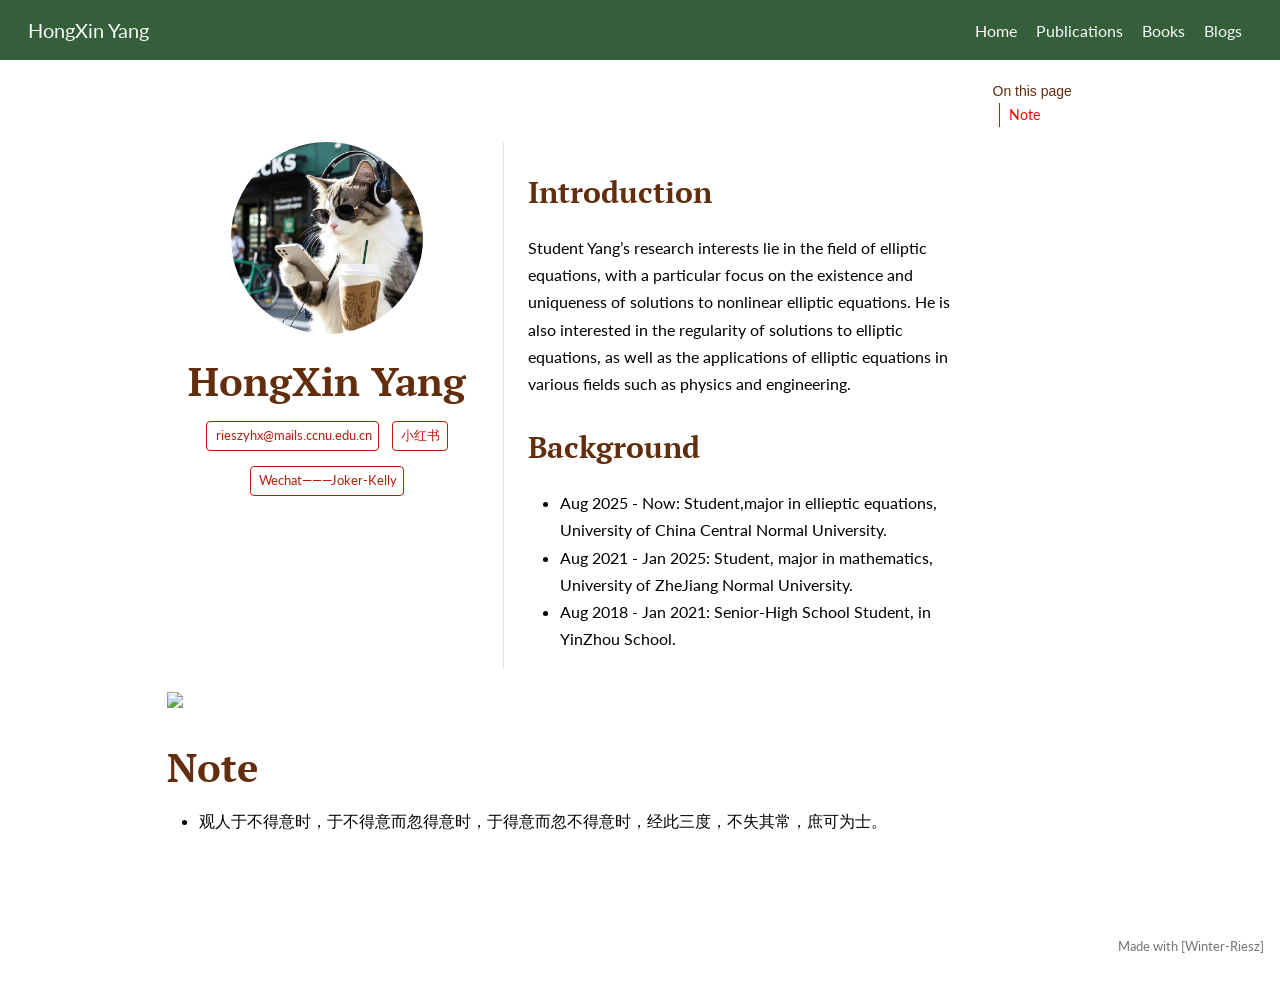
==== commit b063ed7b: "HomePage" ====
--- a/docs/index.html
+++ b/docs/index.html
@@ -133,8 +133,8 @@
 
 <div class="quarto-about-trestles">
   <div class="about-entity">
-    <img src="images/YHX.jpg" class="about-image
-  rounded " style="width: 12em;">
+    <img src="images/Cat.jpg" class="about-image
+  round " style="height: 12em; width: 12em;">
 <header id="title-block-header" class="quarto-title-block default">
 <div class="quarto-title">
 <h1 class="title">HongXin Yang</h1>
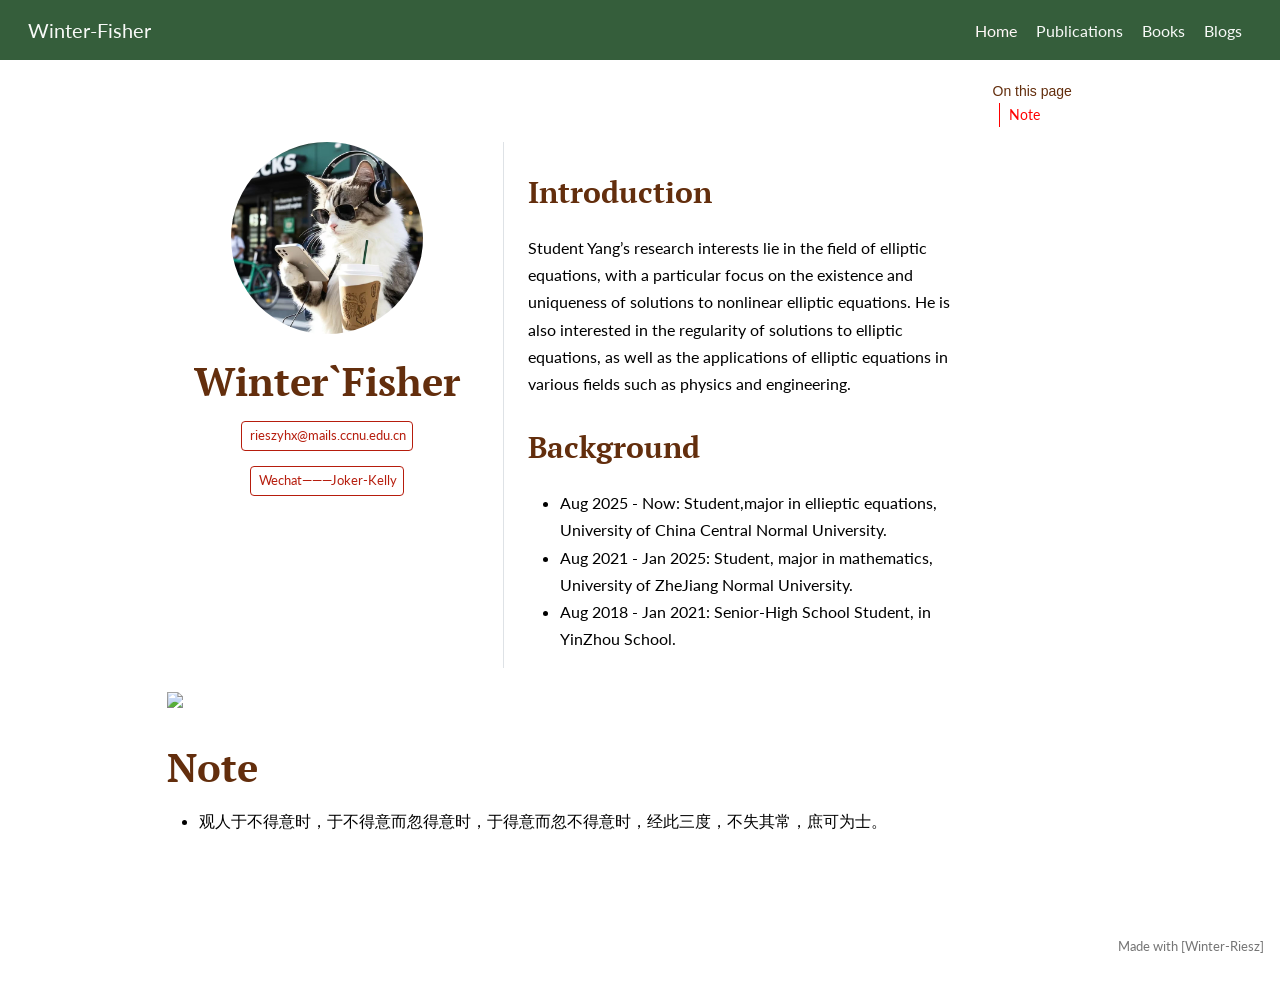
==== commit b1740750: "HomePage" ====
--- a/docs/index.html
+++ b/docs/index.html
@@ -7,7 +7,7 @@
 <meta name="viewport" content="width=device-width, initial-scale=1.0, user-scalable=yes">
 
 
-<title>HongXin Yang</title>
+<title>Winter`Fisher – Winter-Fisher</title>
 <style>
 /* Default styles provided by pandoc.
 ** See https://pandoc.org/MANUAL.html#variables-for-html for config info.
@@ -81,7 +81,7 @@
       <div class="navbar-container container-fluid">
       <div class="navbar-brand-container mx-auto">
     <a class="navbar-brand" href="./index.html">
-    <span class="navbar-title">HongXin Yang</span>
+    <span class="navbar-title">Winter-Fisher</span>
     </a>
   </div>
           <button class="navbar-toggler" type="button" data-bs-toggle="collapse" data-bs-target="#navbarCollapse" aria-controls="navbarCollapse" role="menu" aria-expanded="false" aria-label="Toggle navigation" onclick="if (window.quartoToggleHeadroom) { window.quartoToggleHeadroom(); }">
@@ -137,7 +137,7 @@
   round " style="height: 12em; width: 12em;">
 <header id="title-block-header" class="quarto-title-block default">
 <div class="quarto-title">
-<h1 class="title">HongXin Yang</h1>
+<h1 class="title">Winter`Fisher</h1>
 </div>
 <div class="quarto-title-meta">
   </div>
@@ -146,10 +146,6 @@
   <a href="mailto:rieszyhx@mails.ccnu.edu.cn" class="about-link" rel="" target="">
     <i class="bi bi-mailbox"></i>
      <span class="about-link-text">rieszyhx@mails.ccnu.edu.cn</span>
-  </a>
-  <a href="https://xhslink.com/m/Ck3hYcOO6m" class="about-link" rel="" target="">
-    <i class="bi bi-book"></i>
-     <span class="about-link-text">小红书</span>
   </a>
   <a href="" class="about-link" rel="" target="">
     <i class="bi bi-Bokk"></i>
